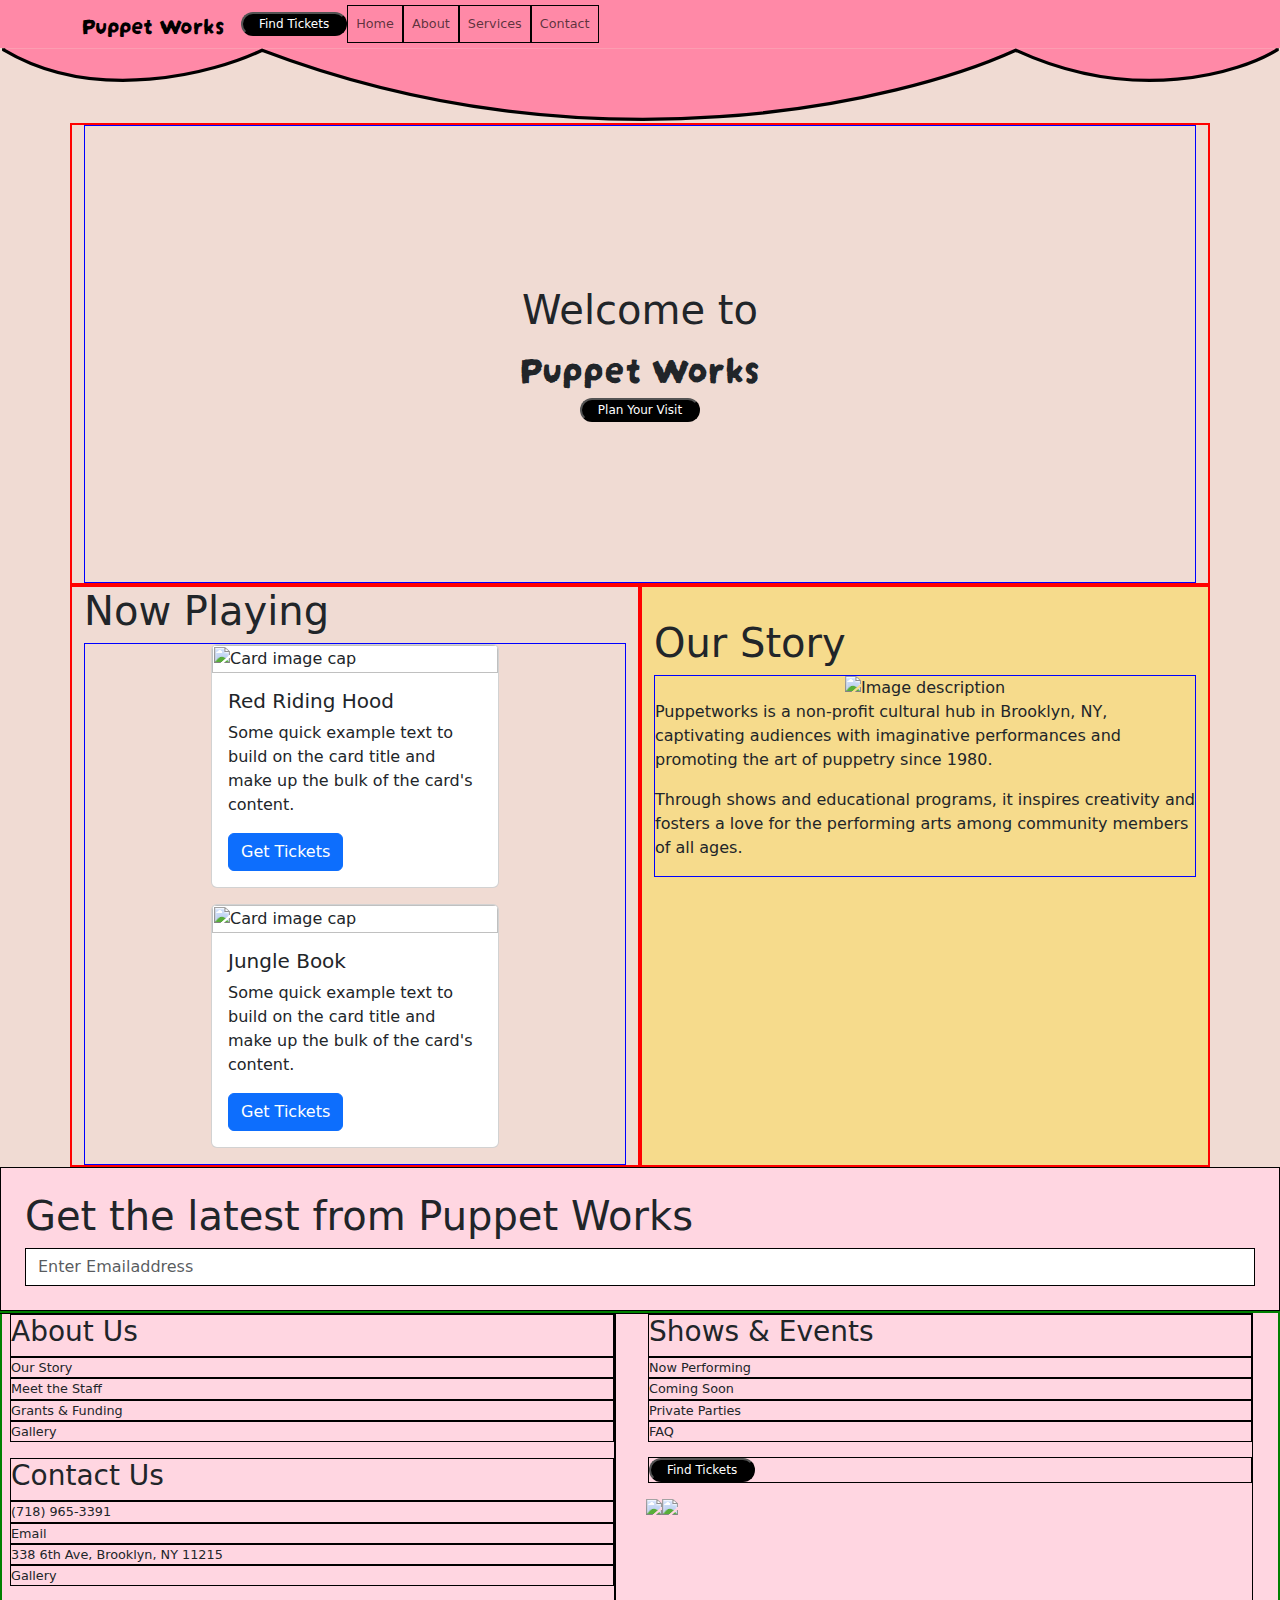
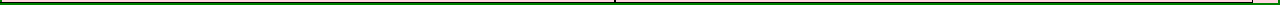
==== index.html @ 5689782f "First commit" ====
<html lang="en">
<head>
  <meta charset="UTF-8">
  <meta name="viewport" content="width=device-width, initial-scale=1.0">
  <title>Bootstrap Boilerplate</title>
  <!-- Bootstrap CSS CDN link -->
  <link rel="stylesheet" href="https://cdnjs.cloudflare.com/ajax/libs/bootstrap/5.3.0/css/bootstrap.min.css">
  <!-- Fonts -->
  <link rel="preconnect" href="https://fonts.googleapis.com">
  <link rel="preconnect" href="https://fonts.gstatic.com" crossorigin>
  <link href="https://fonts.googleapis.com/css2?family=Darumadrop+One&family=Poppins:wght@300&display=swap" rel="stylesheet">
  <link rel="stylesheet" href="home.css">
</head>
<body class="custom-bg">
  <!--navgation

 (below) -->
  <nav class="navbar navbar-expand-lg navbar-light puppetnav">
    <div class="container">
      <a class="navbar-brand" style="font-size: 1.5rem;" href="#">Puppet Works
</a>
      <button type="button" class="btn-sm dark">Find Tickets</button>
      <button class="navbar-toggler" type="button" data-bs-toggle="collapse" data-bs-target="#navbarNav" aria-controls="navbarNav" aria-expanded="false" aria-label="Toggle navigation">
        <span class="navbar-toggler-icon"></span>
      </button>
      <div class="collapse navbar-collapse" id="navbarNav">
        <ul class="navbar-nav ml-auto">
          <li class="nav-item">
            <a class="nav-link" href="#">Home</a>
          </li>
          <li class="nav-item">
            <a class="nav-link" href="#">About</a>
          </li>
          <li class="nav-item">
            <a class="nav-link" href="#">Services</a>
          </li>
          <li class="nav-item">
            <a class="nav-link" href="#">Contact</a>
          </li>
        </ul>
      </div>
    </div>
  </nav>
 <!-- This is image for the frill on the navbar (below)

 -->
  <div class="banner">
<svg class="banSvg" width="395" height="23" viewBox="0 0 395 23" fill="none" xmlns="http://www.w3.org/2000/svg">
<path d="M1.13086 0.108154V0.555649C29.6033 17.5381 66.1296 7.63168 80.8337 0.555649C182.292 39.2179 278.169 16.6649 313.425 0.555649C350.319 17.5381 382.602 7.63168 394.131 0.555649V0.108154H1.13086Z" fill="#FF89A7"/>
<path d="M1.13086 0.108154V0.555657C29.6033 17.5381 66.172 7.74759 80.8761 0.671552C182.334 39.3338 278.19 16.785 313.446 0.675723C350.34 17.6582 382.602 7.63169 394.131 0.555657V0.108154" stroke="black"/>
</svg>
      </div>
  <!--"This is where the fun begins!" -Anakin Skywalker

-->
<div class="container">
  <div class="row">
    <div class="col-md-12 col-sm-6 cell">
      <div class="wel"style="padding-top: 10rem; padding-bottom: 10rem;">
        <h1> Welcome to</h1>
        <h2 style="font-size: 2.5rem"> Puppet Works </h2>
      <button type="button" class="btn-sm dark">Plan Your Visit</button>
      </div>
    </div>
    <div class="col-md-6 col-sm-6 cell">
      <h1>Now Playing</h1>
      <div class="wel">
<div class="card" style="width: 18rem;">
  <img class="card-img-top" src="https://tinypic.host/images/2023/06/02/Group-1518homepage-images.png" alt="Card image cap">
  <div class="card-body">
    <h5 class="card-title">Red Riding Hood</h5>
    <p class="card-text">Some quick example text to build on the card title and make up the bulk of the card's content.</p>
    <a href="#" class="btn btn-primary">Get Tickets</a>
  </div>
  </div>
   <div class="card" style="width: 18rem;">
  <img class="card-img-top" src="https://tinypic.host/images/2023/06/02/Group-1517homepage-images.png" alt="Card image cap">
  <div class="card-body">
    <h5 class="card-title">Jungle Book</h5>
    <p class="card-text">Some quick example text to build on the card title and make up the bulk of the card's content.</p>
    <a href="#" class="btn btn-primary">Get Tickets</a>
  </div>
  </div>     
</div>
    </div>
    <div class="col-md-6 col-sm-6 cell" style="background-color: #F6DB8C; padding-top: 2rem; padding-bottom: 2rem;">
      <h1>Our Story</h1>
      <div class="wel">
<img src="https://tinypic.host/images/2023/06/02/ourstoryhomepage-images.png" alt="Image description">
        <p>Puppetworks is a non-profit cultural hub in Brooklyn, NY, captivating audiences with imaginative performances and promoting the art of puppetry since 1980.</p>
                <p>Through shows and educational programs, it inspires creativity and fosters a love for the performing arts among community members of all ages.</p>
      </div>
    </div>
  </div>
</div>

  <!-- END OF BODY 
-->
  <script src="https://cdnjs.cloudflare.com/ajax/libs/bootstrap/5.3.0/js/bootstrap.bundle.min.js"></script>
</body>
  <footer>
    <div class="footzy" style="padding: 1.5rem;">
  <h1>Get the latest from Puppet Works</h1>
        <div class="form-group">
    <input type="email" class="form-control" id="exampleFormControlInput1" placeholder="Enter Emailaddress" style= "border: 1px solid black; border-radius: 0px;">
  </div>
    </div>
    <div class="feet">
    <div class="leftFoot">
<ul style="list-style-type: none;">
  <li><h3> About Us</h3></li>
  <li>Our Story</li>
  <li>Meet the Staff</li>
  <li> Grants & Funding</li>
  <li>Gallery</li>
</ul>
 <ul style="list-style-type: none;" class="footlist">
  <li><h3> Contact Us</h3></li>
  <li>(718) 965-3391</li>
  <li>Email</li>
  <li>338 6th Ave, Brooklyn, NY 11215</li>
  <li>Gallery</li>
</ul>
    </div>
    <div class="rightFoot">
      <ul style="list-style-type: none;">
  <li><h3>Shows & Events</h3></li>
  <li>Now Performing</li>
  <li>Coming Soon</li>
  <li>Private Parties</li>
  <li>FAQ</li>
  <li style="margin-top: 15px"><button type="button" class="btn-sm dark">Find Tickets</button> </li>     
</ul>
    <p style="padding-left: 30px;"><img src="https://tinypic.host/images/2023/06/02/facebook.png"><img src="https://tinypic.host/images/2023/06/02/youtube.png"></p>
    </div>
  </div>
</footer>
</html>
---- home.css ----
body {
    margin: 0px;
    width: 100%;
  }
  .custom-bg {
    background-color: #F0DBD3;
  }
  
  .banSvg {
    display: flex;
    width: 100%;
    height: 100%;
  }
  
  .banner {
    display: flex;
    border: 0px solid blue;
    background-color: none;
    width: 100%;
    margin: 0;
  }
  
  .puppetnav {
     background-color: #FF89A7;
     margin: 0px;
     padding: 0px;
     height: 3rem;
  }
  .cell {
    border: solid red 2px;
    height: auto;
  }
  
  .dark {
    background-color: black;
    border-radius: 15px;
    color: white;
    font-size: 0.75rem;
    padding-right: 1rem;
    padding-left: 1rem;
  }
  
  .wel {
    border: 1px solid blue;
    display: flex;
    flex-direction: column;
    align-items: center;
    justify-content: center;
    width: 100%;
    height: auto;
  }
  
  .navbar-brand {
    font-family: Darumadrop One;
    font-size: 5rem;
  }
  
  h2 {
    font-family: Darumadrop One;
  
  }
  
  .card {
    margin-bottom: 1rem;
  }
  footer {
    background-color: #FFD6E1;
  }
  
  .footzy {
    border: 1px solid black;
    display: flex;
    flex-direction: column;
    justify-content: center;
    width: 100%;
    height: auto;
  }
  
  .footer {
    border: 1px solid black;
    padding: 0rem;
  }
  
  .leftFoot {
    display: flex;
    flex-direction: column;
    border: 1px solid black;
    width: 50%;
    transform: translateX(-25px);
  }
  .rightFoot {
    display: flex;
    flex-direction: column;
    border: 1px solid black;
    width: 50%;
    transform: translateX(-25px);
  }
  .feet {
    border: 2px solid green;
    display: flex;
    flex-direction: row;
    width: 100%;
  }
  li{
    border: 1px solid black;
    width: 100%;
    font-size: .8rem;
  }
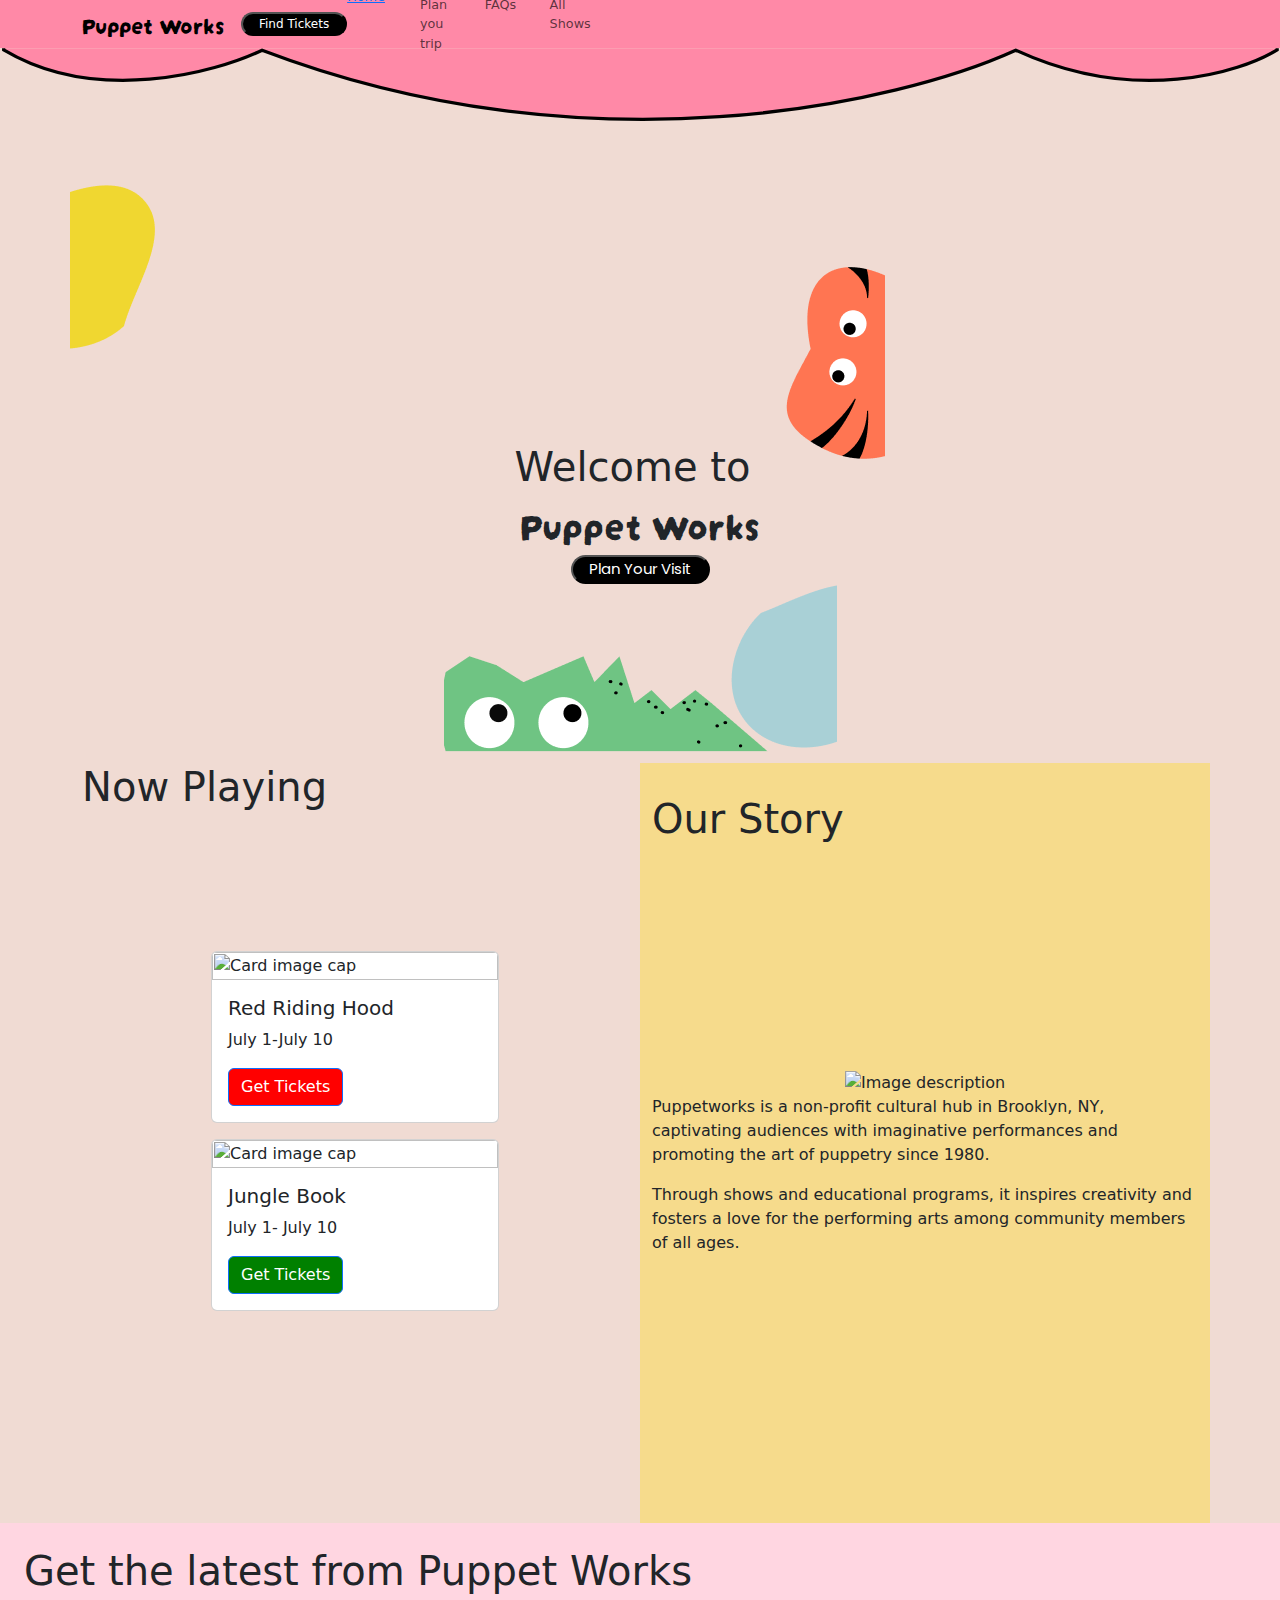
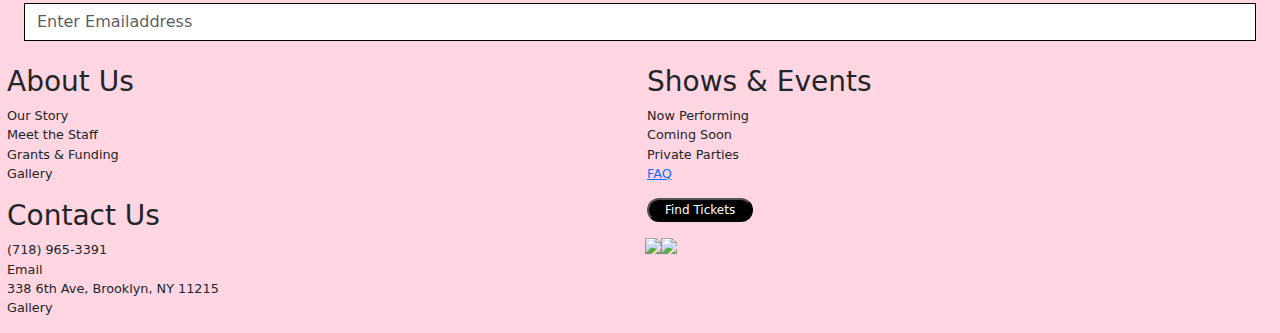
==== commit 088b1b26: "New commit. No borders" ====
--- a/index.html
+++ b/index.html
@@ -18,26 +18,27 @@
  (below) -->
   <nav class="navbar navbar-expand-lg navbar-light puppetnav">
     <div class="container">
-      <a class="navbar-brand" style="font-size: 1.5rem;" href="#">Puppet Works
+      <a class="navbar-brand" style="font-size: 1.5rem;" href="index.html">Puppet Works
 </a>
-      <button type="button" class="btn-sm dark">Find Tickets</button>
+<a href="shows.html"><button type="button" class="btn-sm dark" >Find Tickets</button></a>
       <button class="navbar-toggler" type="button" data-bs-toggle="collapse" data-bs-target="#navbarNav" aria-controls="navbarNav" aria-expanded="false" aria-label="Toggle navigation">
         <span class="navbar-toggler-icon"></span>
       </button>
       <div class="collapse navbar-collapse" id="navbarNav">
         <ul class="navbar-nav ml-auto">
-          <li class="nav-item">
-            <a class="nav-link" href="#">Home</a>
-          </li>
-          <li class="nav-item">
-            <a class="nav-link" href="#">About</a>
-          </li>
-          <li class="nav-item">
-            <a class="nav-link" href="#">Services</a>
-          </li>
-          <li class="nav-item">
-            <a class="nav-link" href="#">Contact</a>
-          </li>
+            <li class="nav-item">
+                <a href="index.html">Home</a>
+    
+              </li>
+              <li class="nav-item">
+                <a class="nav-link" href="plan.html">Plan you trip</a>
+              </li>
+              <li class="nav-item">
+                <a class="nav-link" href="faq.html">FAQs</a>
+              </li>
+              <li class="nav-item">
+                <a class="nav-link" href="show.html">All Shows</a>
+              </li>
         </ul>
       </div>
     </div>
@@ -56,11 +57,13 @@
 -->
 <div class="container">
   <div class="row">
-    <div class="col-md-12 col-sm-6 cell">
-      <div class="wel"style="padding-top: 10rem; padding-bottom: 10rem;">
-        <h1> Welcome to</h1>
+    <div class="col-md-12 col-sm-6 cell" style="padding: 0rem;">
+      <div class="wel"style="padding-top: 0rem; padding-bottom: 3rem;">      <div class="leftshape"><img src="images/shapeleft.png"></div>
+        <h1 style="width: %; border: 0px solid blue; display: flex; align-items: end;
+        justify-content: space-between; transform: translateX(60px);">Welcome to<img src="images/Tigertyg.png"></h1>
         <h2 style="font-size: 2.5rem"> Puppet Works </h2>
-      <button type="button" class="btn-sm dark">Plan Your Visit</button>
+      <a href="plan.html"><button type="button" class="btn-sm dark" style="font-size: 15px; font-family: Poppins;">Plan Your Visit</button></a>
+      <img src="images/bottompix (1).png">
       </div>
     </div>
     <div class="col-md-6 col-sm-6 cell">
@@ -70,16 +73,16 @@
   <img class="card-img-top" src="https://tinypic.host/images/2023/06/02/Group-1518homepage-images.png" alt="Card image cap">
   <div class="card-body">
     <h5 class="card-title">Red Riding Hood</h5>
-    <p class="card-text">Some quick example text to build on the card title and make up the bulk of the card's content.</p>
-    <a href="#" class="btn btn-primary">Get Tickets</a>
+    <p class="card-text">July 1-July 10</p>
+    <a href="#" class="btn btn-primary" style="background-color: red;">Get Tickets</a>
   </div>
   </div>
    <div class="card" style="width: 18rem;">
   <img class="card-img-top" src="https://tinypic.host/images/2023/06/02/Group-1517homepage-images.png" alt="Card image cap">
   <div class="card-body">
     <h5 class="card-title">Jungle Book</h5>
-    <p class="card-text">Some quick example text to build on the card title and make up the bulk of the card's content.</p>
-    <a href="#" class="btn btn-primary">Get Tickets</a>
+    <p class="card-text">July 1- July 10</p>
+    <a href="#" class="btn btn-primary" style="background-color: green;">Get Tickets</a>
   </div>
   </div>     
 </div>
@@ -129,7 +132,7 @@
   <li>Now Performing</li>
   <li>Coming Soon</li>
   <li>Private Parties</li>
-  <li>FAQ</li>
+  <a href="faq.html"><li>FAQ</li></a>
   <li style="margin-top: 15px"><button type="button" class="btn-sm dark">Find Tickets</button> </li>     
 </ul>
     <p style="padding-left: 30px;"><img src="https://tinypic.host/images/2023/06/02/facebook.png"><img src="https://tinypic.host/images/2023/06/02/youtube.png"></p>
--- a/home.css
+++ b/home.css
@@ -27,7 +27,7 @@
      height: 3rem;
   }
   .cell {
-    border: solid red 2px;
+    border: solid red 0px;
     height: auto;
   }
   
@@ -41,13 +41,13 @@
   }
   
   .wel {
-    border: 1px solid blue;
+    border: 0px solid blue;
     display: flex;
     flex-direction: column;
     align-items: center;
     justify-content: center;
     width: 100%;
-    height: auto;
+    height: 40rem;
   }
   
   .navbar-brand {
@@ -68,7 +68,7 @@
   }
   
   .footzy {
-    border: 1px solid black;
+    border: 0px solid black;
     display: flex;
     flex-direction: column;
     justify-content: center;
@@ -77,33 +77,37 @@
   }
   
   .footer {
-    border: 1px solid black;
+    border: 0px solid black;
     padding: 0rem;
   }
   
   .leftFoot {
     display: flex;
     flex-direction: column;
-    border: 1px solid black;
+    border: 0px solid black;
     width: 50%;
     transform: translateX(-25px);
   }
   .rightFoot {
     display: flex;
     flex-direction: column;
-    border: 1px solid black;
+    border: 0px solid black;
     width: 50%;
     transform: translateX(-25px);
   }
   .feet {
-    border: 2px solid green;
+    border: 0px solid green;
     display: flex;
     flex-direction: row;
     width: 100%;
   }
   li{
-    border: 1px solid black;
+    border: 0px solid black;
     width: 100%;
     font-size: .8rem;
   }
-  +  .leftshape {
+    border: 0px solid black;
+    width: 100%;
+    transform: translateY(100px);
+  }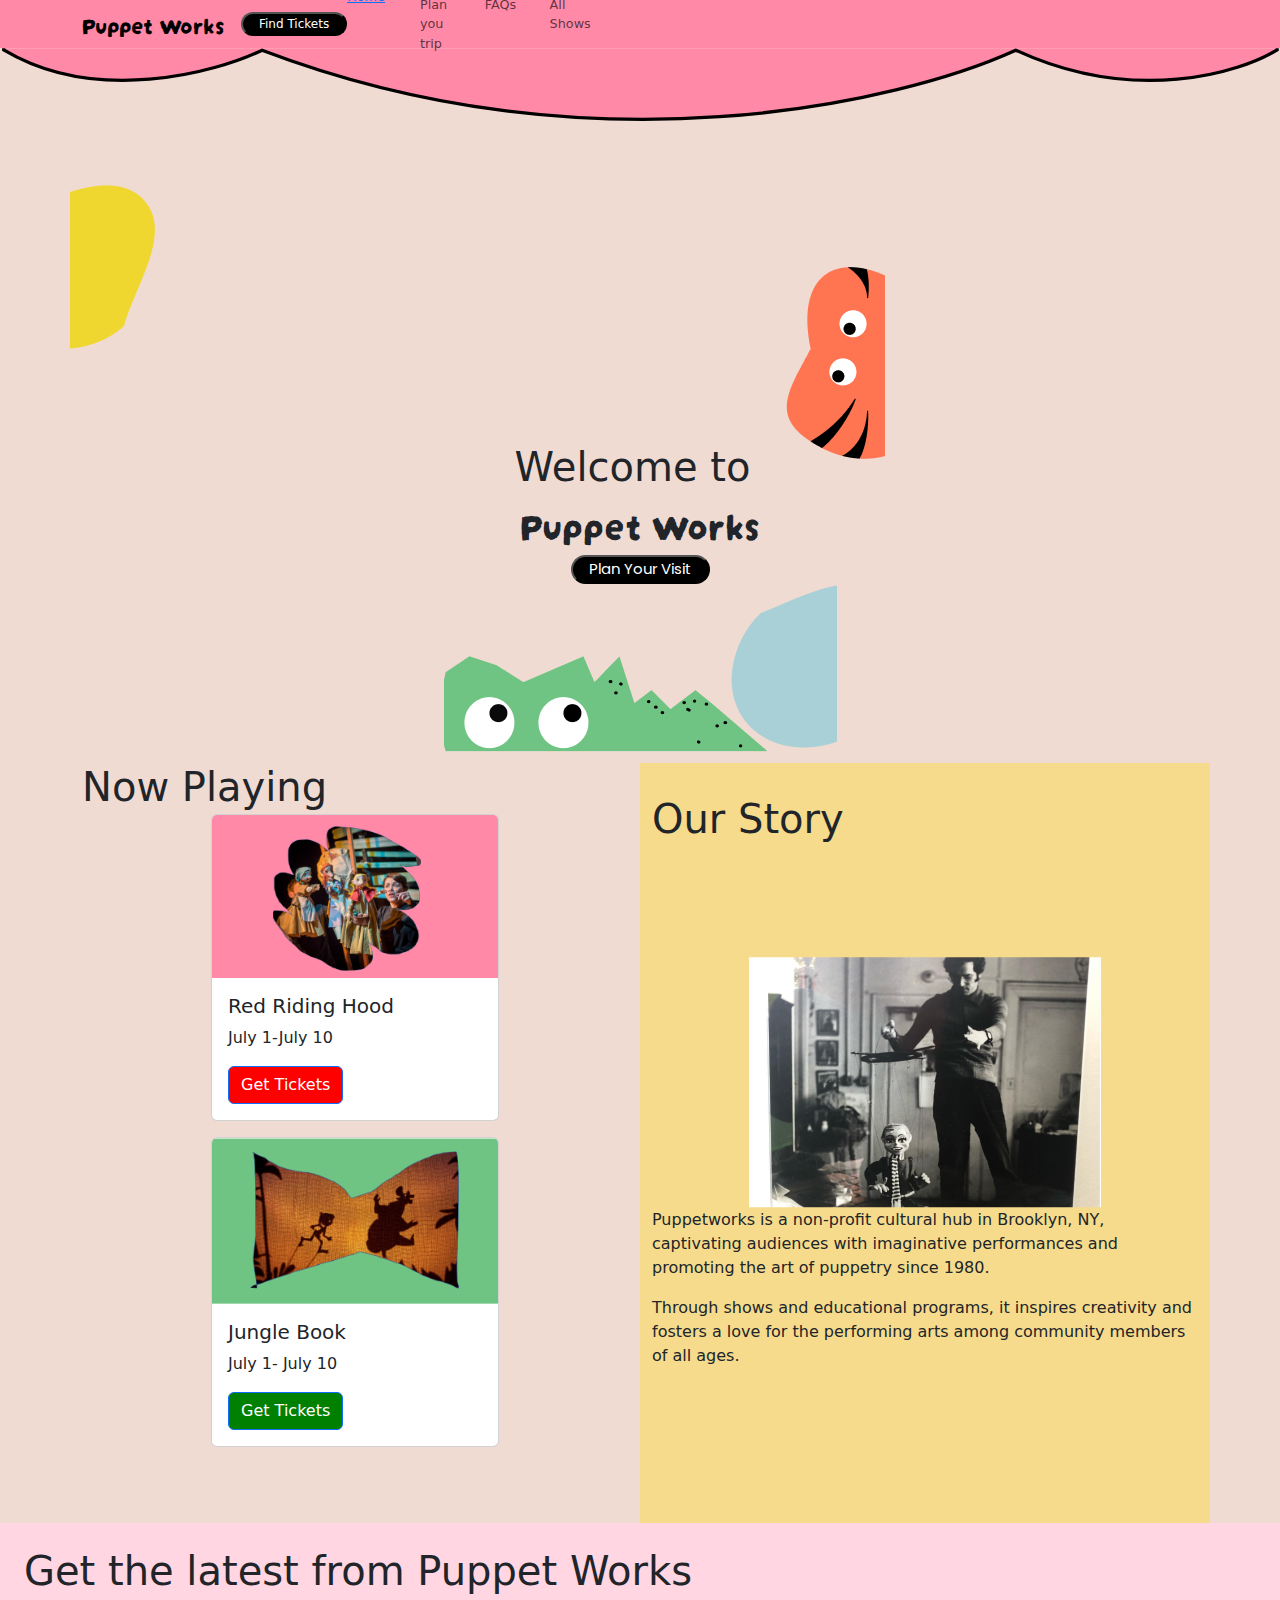
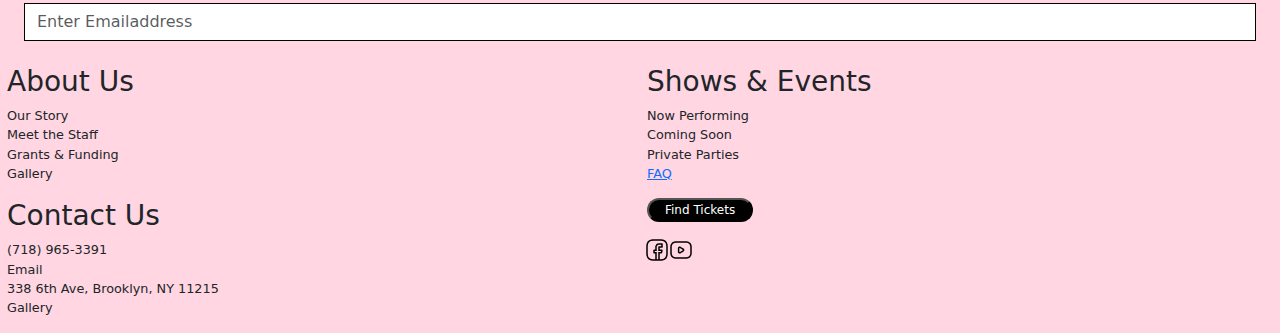
==== commit ecc9cd75: "Final Commit" ====
--- a/index.html
+++ b/index.html
@@ -3,7 +3,7 @@
 <head>
   <meta charset="UTF-8">
   <meta name="viewport" content="width=device-width, initial-scale=1.0">
-  <title>Bootstrap Boilerplate</title>
+  <title>Puppet Works Redesign</title>
   <!-- Bootstrap CSS CDN link -->
   <link rel="stylesheet" href="https://cdnjs.cloudflare.com/ajax/libs/bootstrap/5.3.0/css/bootstrap.min.css">
   <!-- Fonts -->
@@ -11,6 +11,7 @@
   <link rel="preconnect" href="https://fonts.gstatic.com" crossorigin>
   <link href="https://fonts.googleapis.com/css2?family=Darumadrop+One&family=Poppins:wght@300&display=swap" rel="stylesheet">
   <link rel="stylesheet" href="home.css">
+
 </head>
 <body class="custom-bg">
   <!--navgation
@@ -52,9 +53,11 @@
 <path d="M1.13086 0.108154V0.555657C29.6033 17.5381 66.172 7.74759 80.8761 0.671552C182.334 39.3338 278.19 16.785 313.446 0.675723C350.34 17.6582 382.602 7.63169 394.131 0.555657V0.108154" stroke="black"/>
 </svg>
       </div>
+
   <!--"This is where the fun begins!" -Anakin Skywalker
 
 -->
+
 <div class="container">
   <div class="row">
     <div class="col-md-12 col-sm-6 cell" style="padding: 0rem;">
@@ -70,7 +73,7 @@
       <h1>Now Playing</h1>
       <div class="wel">
 <div class="card" style="width: 18rem;">
-  <img class="card-img-top" src="https://tinypic.host/images/2023/06/02/Group-1518homepage-images.png" alt="Card image cap">
+  <img class="card-img-top" src="images/Red Riding Hood.png" alt="Card image cap">
   <div class="card-body">
     <h5 class="card-title">Red Riding Hood</h5>
     <p class="card-text">July 1-July 10</p>
@@ -78,7 +81,7 @@
   </div>
   </div>
    <div class="card" style="width: 18rem;">
-  <img class="card-img-top" src="https://tinypic.host/images/2023/06/02/Group-1517homepage-images.png" alt="Card image cap">
+  <img class="card-img-top" src="images/Jungle book.png" alt="Card image cap">
   <div class="card-body">
     <h5 class="card-title">Jungle Book</h5>
     <p class="card-text">July 1- July 10</p>
@@ -90,7 +93,7 @@
     <div class="col-md-6 col-sm-6 cell" style="background-color: #F6DB8C; padding-top: 2rem; padding-bottom: 2rem;">
       <h1>Our Story</h1>
       <div class="wel">
-<img src="https://tinypic.host/images/2023/06/02/ourstoryhomepage-images.png" alt="Image description">
+<img src="images/Our Story.png" alt="Image description">
         <p>Puppetworks is a non-profit cultural hub in Brooklyn, NY, captivating audiences with imaginative performances and promoting the art of puppetry since 1980.</p>
                 <p>Through shows and educational programs, it inspires creativity and fosters a love for the performing arts among community members of all ages.</p>
       </div>
@@ -101,7 +104,7 @@
   <!-- END OF BODY 
 -->
   <script src="https://cdnjs.cloudflare.com/ajax/libs/bootstrap/5.3.0/js/bootstrap.bundle.min.js"></script>
-</body>
+
   <footer>
     <div class="footzy" style="padding: 1.5rem;">
   <h1>Get the latest from Puppet Works</h1>
@@ -135,8 +138,11 @@
   <a href="faq.html"><li>FAQ</li></a>
   <li style="margin-top: 15px"><button type="button" class="btn-sm dark">Find Tickets</button> </li>     
 </ul>
-    <p style="padding-left: 30px;"><img src="https://tinypic.host/images/2023/06/02/facebook.png"><img src="https://tinypic.host/images/2023/06/02/youtube.png"></p>
+    <p style="padding-left: 30px;"><img src="images/facebook.png"><img src="images/youtube.png"></p>
     </div>
   </div>
 </footer>
+<script src="curtain.js"></script>
+<script src="https://cdnjs.cloudflare.com/ajax/libs/gsap/3.9.1/gsap.min.js"></script>
+</body>
 </html>--- a/home.css
+++ b/home.css
@@ -48,6 +48,7 @@
     justify-content: center;
     width: 100%;
     height: 40rem;
+
   }
   
   .navbar-brand {
@@ -110,4 +111,18 @@
     border: 0px solid black;
     width: 100%;
     transform: translateY(100px);
+  }
+  .curtop {
+    border: 2px solid black;
+    width: 100%;
+    display:flex;
+    justify-content: center;
+  }
+  .curt {
+    height: 40px;
+    width: 100%;
+  }
+  .tain {
+    height:1px;
+    width: 100%;
   }